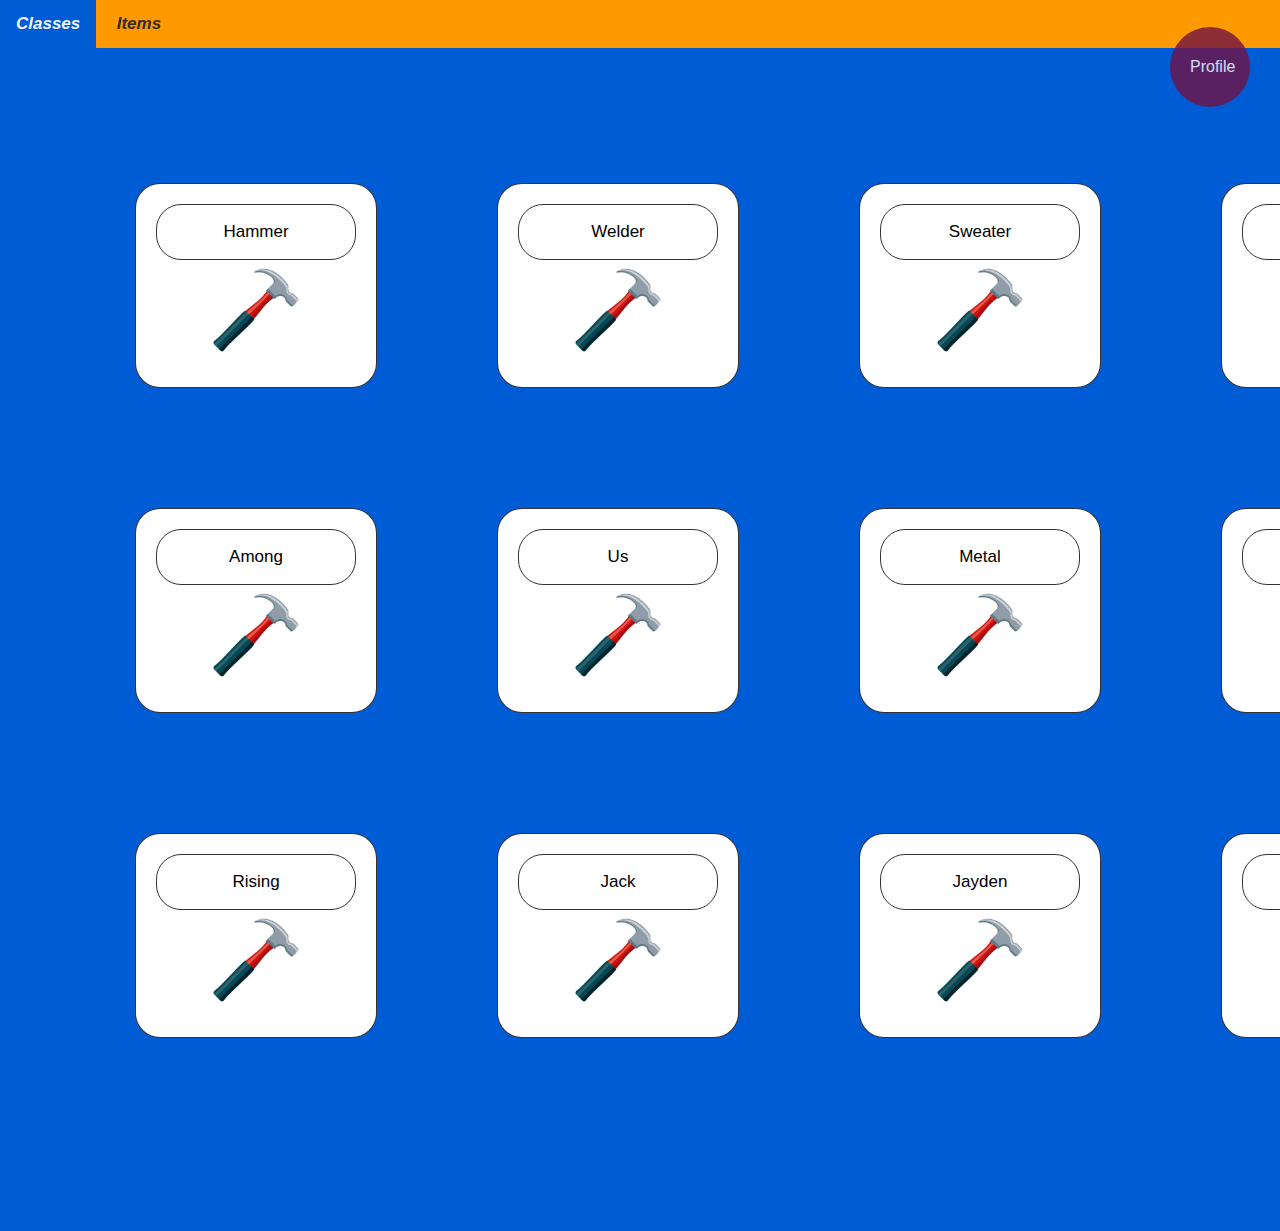
==== index.html @ 1be38af6 "UPDATE" ====
<!DOCTYPE html>
<html>
  <head>
  <title>items</title>
  <link href="style.css" rel="stylesheet" type="text/css"/>
  </head>
  
<body>
  <div class="topnav" id="myTopnav">
    <a href="#classes"><b><i>Classes</a></b></i>
    <a href="items list.html"><b><i>Items</a></b></i>
    <a href="javascript:void(0);" class="icon" onclick="myFunction()">
      <i class="fa fa-bars"></i>
    </a>
    <button class="open-button" onclick="openForm()">Profile</button>
  </div>
  
  <div class="form-popup" id="myForm">
    <form action="/action_page.php" class="form-container">
      <h1><i>Profile</h1></i>

      <h4 id="Name">Jam</h4>
      <div class="prof">
        <button type="button" class="pfp" onclick="closeForm()"><img src="profile.png" width="80" alt="placeholder"></button>
      </div>
      <h4 id="Email">jam.keefe</h4>
      <h5 id="Account">Student Account</h5>
      <button type="button" class="btn Manage account" onclick="closeForm()">Manage Account</button>
      <a href="login.html">
      <button type="button" class="btn logout" onclick="logout()">logout</button>
      </a>
      <button type="button" class="btn cancel" onclick="closeForm()">Close</button>
    </form>
  </div>
  
  <script>
  function myFunction() {
    var x = document.getElementById("myTopnav");
    if (x.className === "topnav") {
      x.className += " responsive";
    } else {
      x.className = "topnav";
    }
  } 
  </script>
  



  <div class="grid-container">
    
    <div class="grid-item">
      <div class="border">
        <p>Hammer</p>
      </div><img src="hammer.jpg"
      alt="hammer" width="100">
    </div>
    <div class="grid-item">
      <div class="border">
        <p>Welder</p>
      </div><img src="hammer.jpg"
      alt="hammer" width="100">
    </div>
    <div class="grid-item">
      <div class="border">
      <p>Sweater</p>
      </div><img src="hammer.jpg"
      alt="hammer" width="100">
    </div>  
    <div class="grid-item">
      <div class="border">
      <p>destroyer</p>
      </div><img src="hammer.jpg"
      alt="hammer" width="100">
    </div>
    <div class="grid-item">
      <div class="border">
      <p>Among</p>
      </div><img src="hammer.jpg"
      alt="hammer" width="100">
    </div>
    <div class="grid-item">
      <div class="border">
      <p>Us</p>
      </div><img src="hammer.jpg"
      alt="hammer" width="100">
    </div> 
    <div class="grid-item">
      <div class="border">
      <p>Metal</p>
      </div><img src="hammer.jpg"
      alt="hammer" width="100">
    </div>
    <div class="grid-item">
      <div class="border">
      <p>Gear</p>
      </div><img src="hammer.jpg"
      alt="hammer" width="100"></div>
    <div class="grid-item">
      <div class="border">
      <p>Rising</p>
      </div><img
      src="hammer.jpg"
      alt="hammer" width="100"></div>  
    <div class="grid-item">
      <div class="border">
      <p>Jack</p>
      </div><img
      src="hammer.jpg"
      alt="hammer" width="100"></div>
    <div class="grid-item">
      <div class="border">
      <p>Jayden</p>
      </div><img
      src="hammer.jpg"
      alt="hammer" width="100"></div>
    <div class="grid-item">
      <div class="border">
      <p>Lucas</p>
      </div><img
      src="hammer.jpg"
      alt="hammer" width="100">
  </div>  

  <div class="right">
    <button class="that">thAt</button>
  </div>
          

    
  <script src="script"></script>
  <script> 
    function openForm() {
      document.getElementById("myForm").style.display = "block";
    }
                
    function closeForm() {
      document.getElementById("myForm").style.display = "none";
    }
  </script>
</body>

</html>
---- style.css ----
html {
  height: 100%;
  width: 100%;
}

body {
  font-family: Arial, Helvetica, sans-serif;
  margin: 0;
  background: #005cd4;
}

/* Style the header */
.header {
  height: 180px;
  background: #ff9900;  
}
.prof{
  position: absolute;
  bottom: 200px;
  left: 180px;
}
.nav{
  list-style-type: none;
  display: inline-flex;
}

.barButton{
  text-decoration: none;
  color: black;
}

.logo{
  font-size: 105px;
  float: left;
  padding-left: 95px;
  margin-top: 15px;
  color: #005cd4;
}

.links{
  font-size: 30px;
  padding-bottom: -10px;
}

/* pfp change button */
.pfp{
  border-radius: 225px;
  background-color: white;
}

/* Button used to open the contact form - fixed at the bottom of the page */
.open-button {
  background-color: #711345;
  color: white;
  padding: 16px 20px;
  border-radius: 50%;
  height: 80px;
  width: 80px;
  cursor: pointer;
  opacity: 0.8;
  position: fixed;
  top: 23px;
  right: 28px;
}

/* The popup form - hidden by default */
.form-popup {
  display: none;
  position: fixed;
  top: 0;
  right: 15px;
  border: 3px solid #f1f1f1;
  z-index: 9;
  border-radius: 25px;
}

/* Add styles to the form container */
.form-container {
  max-width: 300px;
  padding: 10px;
  background-color: white;
  border-radius: 17px;
}

/* Full-width input fields */
.form-container input[type=text], .form-container input[type=password] {
  width: 100%;
  padding: 15px;
  margin: 5px 0 22px 0;
  border: none;
  background: #f1f1f1;
}

/* When the inputs get focus, do something */
.form-container input[type=text]:focus, .form-container input[type=password]:focus {
  background-color: #ddd;
  outline: none;
}

/* Set a style for the submit/login button */
.form-container .btn {
  color: white;
  border: none;
  cursor: pointer;
  border-radius: 25px;
  margin-bottom:10px;
  opacity: 0.8;
  width: 100%;
}

/* Add a red background color to the cancel button */
.form-container .cancel {
  background-color: red;
  padding: 16px 20px;
}

/* Add a background color to the logout button */
.form-container .logout {
  background-color: #e66700;
  padding: 6px 10px;
}
/* Add some hover effects to buttons */
.form-container .btn:hover, .open-button:hover {
  opacity: 1;
}

.Manage{
  background-color: #e66700;
  padding: 6px 10px;
}

/* Increase the font size of the h1 element */

.border {
  border: 1px solid rgba(0, 0, 0, 0.8);
  border-radius: 25px;
}

.grid-container {
  display: grid;
  grid-template-columns:  auto auto auto auto;
  padding: 75px;
}
.grid-item {
  border-radius: 25px;
  background-color: rgba(255, 255, 255);
  border: 1px solid rgba(0, 0, 0, 0.8);
  padding: 20px;
  margin: 60px;
  width: 200px;
  font-size: 30px;
  text-align: center;
}

.right{
  margin-left: 380%;
}
button {
  background-color: rgb(255, 102, 0);
  border: none;
  color: #ffffff;
  text-align: center;
  text-decoration: none;
  display: inline-block;
  font-size: 16px;
  margin: 4px 2px;
  cursor: pointer;
}

.that {
  border-radius: 50%;
  height: 50px;
  width: 50px;
}

.login{
  padding: 10px;
  border-radius: 10%;
  margin-bottom: -10px;
  background-color: #ffffff;
  color: rgb(143, 57, 0);;
  width: 150px;
}


.orange {
  background-color: rgb(255, 139, 62);
  border: none;
  border-radius: 25px;
  padding: 20px;
  margin: 0;
  position: absolute;
  top: 50%;
  left: 50%;
  -ms-transform: translate(-50%, -50%);
  transform: translate(-50%, -50%);
  width: 550px;
  height: 800px;
  font-size: 30px;
  text-align: center;
}

.addItem{
  border-radius: 50%;
  height: 50px;
  width: 50px;
}

.box {
    background-color: black;
    height: 100vh;
    display: flex;
    align-items: center;
    justify-content: center;
}

.spacing{
  margin: 50px;
}

p {
    font-size: 17px;
    align-items: center;
}

.box a {
    display: inline-block;
    background-color: #fff;
    padding: 15px;
    border-radius: 3px;
}

.modal {
    align-items: center;
    display: flex;
    justify-content: center;
    position: absolute;
    top: 0;
    bottom: 0;
    left: 0;
    right: 0;
    background: rgba(254, 126, 126, 0.7);
    transition: all 0.4s;
    visibility: hidden;
    opacity: 0;
}

.content {
    position: absolute;
    background: white;
    width: 400px;
    padding: 1em 2em;
    border-radius: 4px;
}

.modal:target {
    visibility: visible;
    opacity: 1;
}

.box-close {
    position: absolute;
    top: 0;
    right: 15px;
    color: #fe0606;
    text-decoration: none;
    font-size: 30px;
}
/* width */
::-webkit-scrollbar {
  width: 20px;
}

/* Track */
::-webkit-scrollbar-track {
  box-shadow: inset 0 0 5px grey; 
  border-radius: 10px;
}
 
/* Handle */
::-webkit-scrollbar-thumb {
  background: rgb(255, 151, 55); 
  border-radius: 10px;
}

/* Handle on hover */
::-webkit-scrollbar-thumb:hover {
  background: #ff7d27; 
}


body {
  margin: 0;
  font-family: Arial, Helvetica, sans-serif;
}

.topnav {
  overflow: hidden;
  background-color: #ff9900;
}

.topnav a {
  display: inline-block;
  color: #332d2d;
  margin: auto;
  text-align: center;
  padding: 14px 16px;
  text-decoration: none;
  font-size: 17px;
}

.topnav a:hover {
  background-color: #005cd4;
  color: rgba(255, 255, 255, 0.959);
}

/*.topnav a.active {
  background-color: #005cd4;
  color: white;
}
*/
.topnav .icon {
  display: none;
}

@media screen and (max-width: 600px) {
  .topnav a:not(:first-child) {display: none;}
  .topnav a.icon {
    float: right;
    display: block;
  }
}

@media screen and (max-width: 600px) {
  .topnav.responsive {position: relative;}
  .topnav.responsive .icon {
    position: absolute;
    right: 0;
    top: 0;
  }
  .topnav.responsive a {
    float: none;
    display: block;
    text-align: left;
  }
}
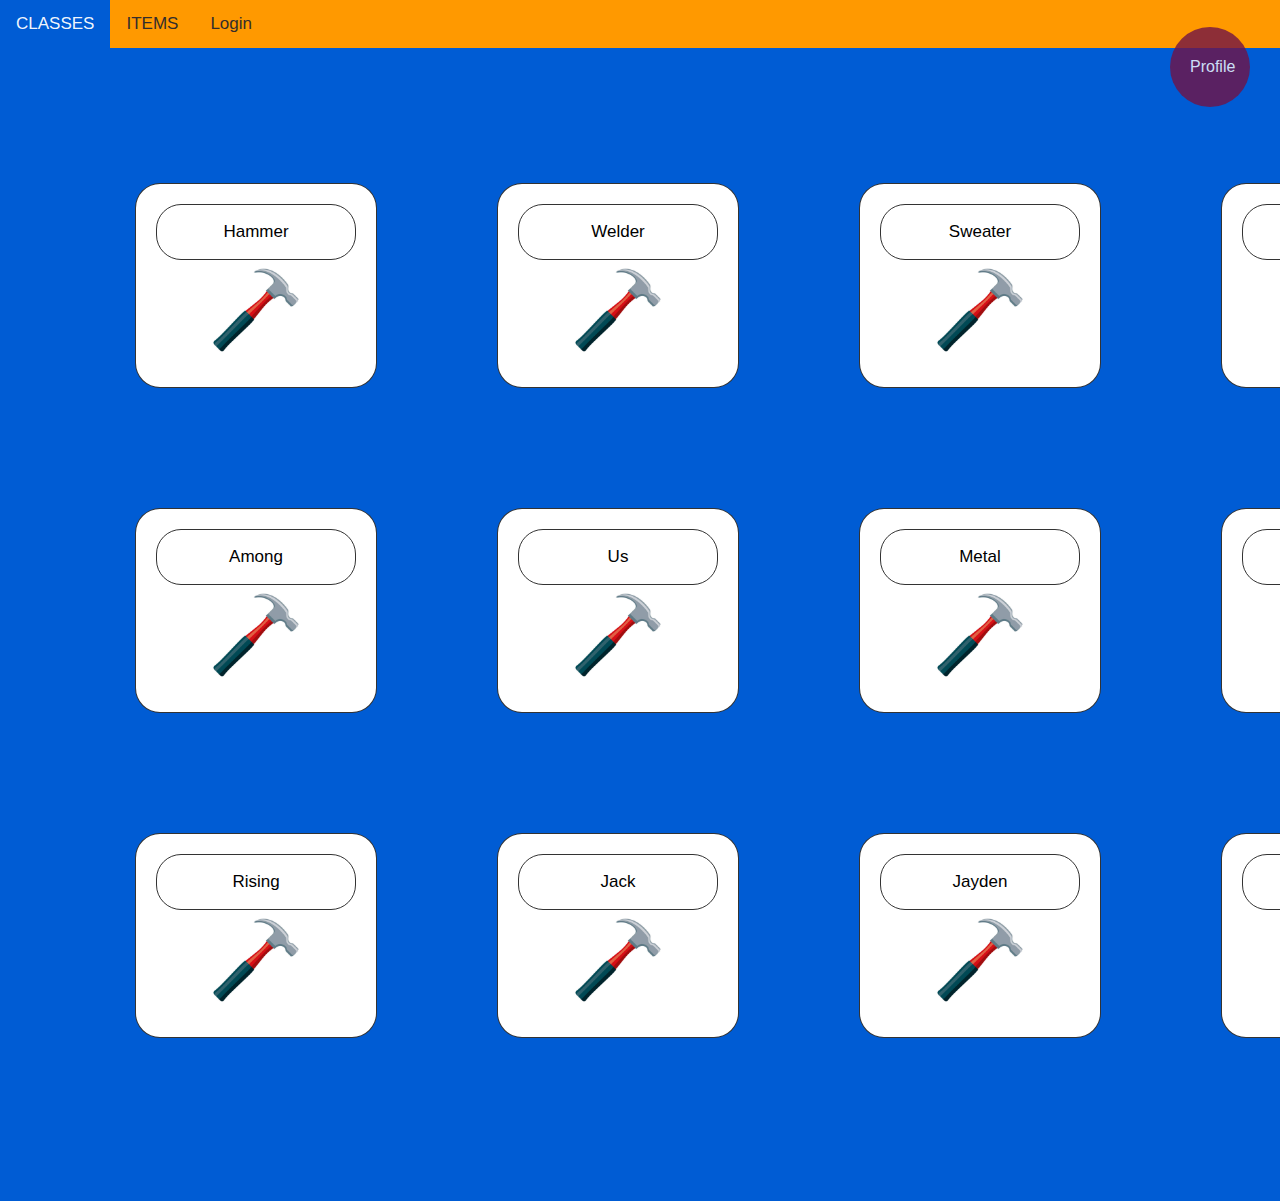
==== commit a75a2f10: "Merge pull request #1 from Reilly70/Lara" ====
--- a/index.html
+++ b/index.html
@@ -6,9 +6,11 @@
   </head>
   
 <body>
+  <!----------------------------------------------------------THIS WAS SUPPOSED TO BE THE SAME AS THE ITEMS' PAGE------------------------------------------------------------------->
   <div class="topnav" id="myTopnav">
-    <a href="#classes"><b><i>Classes</a></b></i>
-    <a href="items list.html"><b><i>Items</a></b></i>
+    <a href="#classes">CLASSES</a>
+    <a href="#items">ITEMS</a>
+    <a class="links" href="login.html">Login</a>
     <a href="javascript:void(0);" class="icon" onclick="myFunction()">
       <i class="fa fa-bars"></i>
     </a>
@@ -123,7 +125,7 @@
   </div>  
 
   <div class="right">
-    <button class="that">thAt</button>
+    <button class="that">+</button>
   </div>
           
 
--- a/style.css
+++ b/style.css
@@ -9,22 +9,28 @@
   background: #005cd4;
 }
 
-/* Style the header */
+.orang{
+  color: #ff7b00;
+}
+
+/*-----------------------Style the header -------------------------*/
 .header {
   height: 180px;
   background: #ff9900;  
 }
+
 .prof{
   position: absolute;
   bottom: 200px;
   left: 180px;
 }
+
 .nav{
   list-style-type: none;
   display: inline-flex;
 }
 
-.barButton{
+a{
   text-decoration: none;
   color: black;
 }
@@ -42,13 +48,13 @@
   padding-bottom: -10px;
 }
 
-/* pfp change button */
+/*--------------------------pfp change button-------------------------*/
 .pfp{
   border-radius: 225px;
   background-color: white;
 }
 
-/* Button used to open the contact form - fixed at the bottom of the page */
+/* ----------Button used to open the contact form - fixed at the bottom of the page-------- */
 .open-button {
   background-color: #711345;
   color: white;
@@ -63,7 +69,7 @@
   right: 28px;
 }
 
-/* The popup form - hidden by default */
+/*--------------The popup form - hidden by default----------------*/
 .form-popup {
   display: none;
   position: fixed;
@@ -74,15 +80,15 @@
   border-radius: 25px;
 }
 
-/* Add styles to the form container */
+/*----------------Add styles to the form container----------------*/
 .form-container {
   max-width: 300px;
   padding: 10px;
   background-color: white;
-  border-radius: 17px;
-}
-
-/* Full-width input fields */
+  border-radius: 25px;
+}
+
+/*----------------Full-width input fields------------------- */
 .form-container input[type=text], .form-container input[type=password] {
   width: 100%;
   padding: 15px;
@@ -116,7 +122,7 @@
 
 /* Add a background color to the logout button */
 .form-container .logout {
-  background-color: #e66700;
+  background-color: #e8b173;
   padding: 6px 10px;
 }
 /* Add some hover effects to buttons */
@@ -125,8 +131,7 @@
 }
 
 .Manage{
-  background-color: #e66700;
-  padding: 6px 10px;
+  background-color: #04AA6D;
 }
 
 /* Increase the font size of the h1 element */
@@ -167,24 +172,20 @@
   cursor: pointer;
 }
 
-.that {
-  border-radius: 50%;
-  height: 50px;
-  width: 50px;
-}
-
 .login{
   padding: 10px;
   border-radius: 10%;
   margin-bottom: -10px;
+}
+
+.loginw{
+  padding: 10px;
+  border-radius: 10%;
+  margin-bottom: 10px;
+}
+
+.background {
   background-color: #ffffff;
-  color: rgb(143, 57, 0);;
-  width: 150px;
-}
-
-
-.orange {
-  background-color: rgb(255, 139, 62);
   border: none;
   border-radius: 25px;
   padding: 20px;
@@ -194,8 +195,7 @@
   left: 50%;
   -ms-transform: translate(-50%, -50%);
   transform: translate(-50%, -50%);
-  width: 550px;
-  height: 800px;
+  width: 300px;
   font-size: 30px;
   text-align: center;
 }
@@ -212,10 +212,6 @@
     display: flex;
     align-items: center;
     justify-content: center;
-}
-
-.spacing{
-  margin: 50px;
 }
 
 p {
@@ -288,21 +284,15 @@
   background: #ff7d27; 
 }
 
-
-body {
-  margin: 0;
-  font-family: Arial, Helvetica, sans-serif;
-}
-
 .topnav {
   overflow: hidden;
   background-color: #ff9900;
 }
 
 .topnav a {
-  display: inline-block;
+  float: left;
+  display: block;
   color: #332d2d;
-  margin: auto;
   text-align: center;
   padding: 14px 16px;
   text-decoration: none;
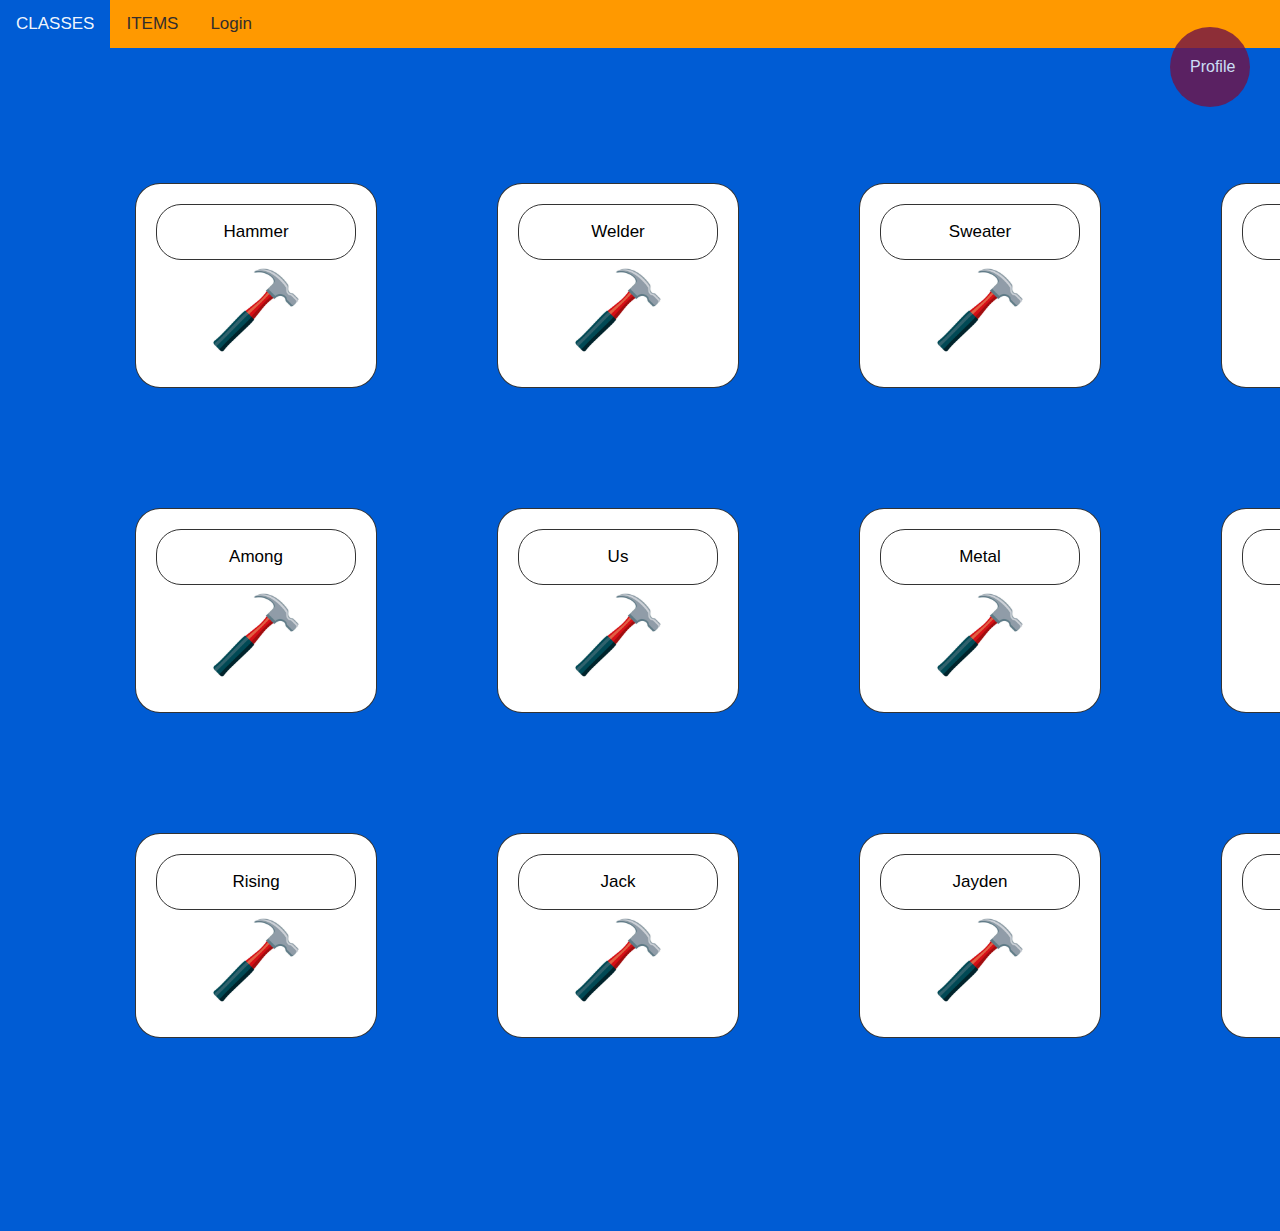
==== commit c69e4331: "Pushing Main Onto Lucas Branch To Combine Both Item HTMLs" ====
--- a/index.html
+++ b/index.html
@@ -1,7 +1,7 @@
 <!DOCTYPE html>
 <html>
   <head>
-  <title>items</title>
+  <title>Index</title>
   <link href="style.css" rel="stylesheet" type="text/css"/>
   </head>
   
@@ -23,7 +23,7 @@
 
       <h4 id="Name">Jam</h4>
       <div class="prof">
-        <button type="button" class="pfp" onclick="closeForm()"><img src="profile.png" width="80" alt="placeholder"></button>
+        <button type="button" class="pfp" onclick="closeForm()"><img src="images/profile.png" width="80" alt="placeholder"></button>
       </div>
       <h4 id="Email">jam.keefe</h4>
       <h5 id="Account">Student Account</h5>
@@ -54,73 +54,73 @@
     <div class="grid-item">
       <div class="border">
         <p>Hammer</p>
-      </div><img src="hammer.jpg"
+      </div><img src="images/hammer.jpg"
       alt="hammer" width="100">
     </div>
     <div class="grid-item">
       <div class="border">
         <p>Welder</p>
-      </div><img src="hammer.jpg"
+      </div><img src="images/hammer.jpg"
       alt="hammer" width="100">
     </div>
     <div class="grid-item">
       <div class="border">
       <p>Sweater</p>
-      </div><img src="hammer.jpg"
+      </div><img src="images/hammer.jpg"
       alt="hammer" width="100">
     </div>  
     <div class="grid-item">
       <div class="border">
       <p>destroyer</p>
-      </div><img src="hammer.jpg"
+      </div><img src="images/hammer.jpg"
       alt="hammer" width="100">
     </div>
     <div class="grid-item">
       <div class="border">
       <p>Among</p>
-      </div><img src="hammer.jpg"
+      </div><img src="images/hammer.jpg"
       alt="hammer" width="100">
     </div>
     <div class="grid-item">
       <div class="border">
       <p>Us</p>
-      </div><img src="hammer.jpg"
+      </div><img src="images/hammer.jpg"
       alt="hammer" width="100">
     </div> 
     <div class="grid-item">
       <div class="border">
       <p>Metal</p>
-      </div><img src="hammer.jpg"
+      </div><img src="images/hammer.jpg"
       alt="hammer" width="100">
     </div>
     <div class="grid-item">
       <div class="border">
       <p>Gear</p>
-      </div><img src="hammer.jpg"
+      </div><img src="images/hammer.jpg"
       alt="hammer" width="100"></div>
     <div class="grid-item">
       <div class="border">
       <p>Rising</p>
       </div><img
-      src="hammer.jpg"
+      src="images/hammer.jpg"
       alt="hammer" width="100"></div>  
     <div class="grid-item">
       <div class="border">
       <p>Jack</p>
       </div><img
-      src="hammer.jpg"
+      src="images/hammer.jpg"
       alt="hammer" width="100"></div>
     <div class="grid-item">
       <div class="border">
       <p>Jayden</p>
       </div><img
-      src="hammer.jpg"
+      src="images/hammer.jpg"
       alt="hammer" width="100"></div>
     <div class="grid-item">
       <div class="border">
       <p>Lucas</p>
       </div><img
-      src="hammer.jpg"
+      src="images/hammer.jpg"
       alt="hammer" width="100">
   </div>  
 
--- a/style.css
+++ b/style.css
@@ -9,6 +9,7 @@
   background: #005cd4;
 }
 
+/* Style the header */
 .orang{
   color: #ff7b00;
 }
@@ -30,7 +31,7 @@
   display: inline-flex;
 }
 
-a{
+.barButton{
   text-decoration: none;
   color: black;
 }
@@ -53,6 +54,7 @@
   border-radius: 225px;
   background-color: white;
 }
+
 
 /* ----------Button used to open the contact form - fixed at the bottom of the page-------- */
 .open-button {
@@ -172,6 +174,14 @@
   cursor: pointer;
 }
 
+
+.that {
+  border-radius: 50%;
+  height: 50px;
+  width: 50px;
+  font-size: 50px;
+}
+
 .login{
   padding: 10px;
   border-radius: 10%;
@@ -332,6 +342,4 @@
     float: none;
     display: block;
     text-align: left;
-  }
-}
-
+  }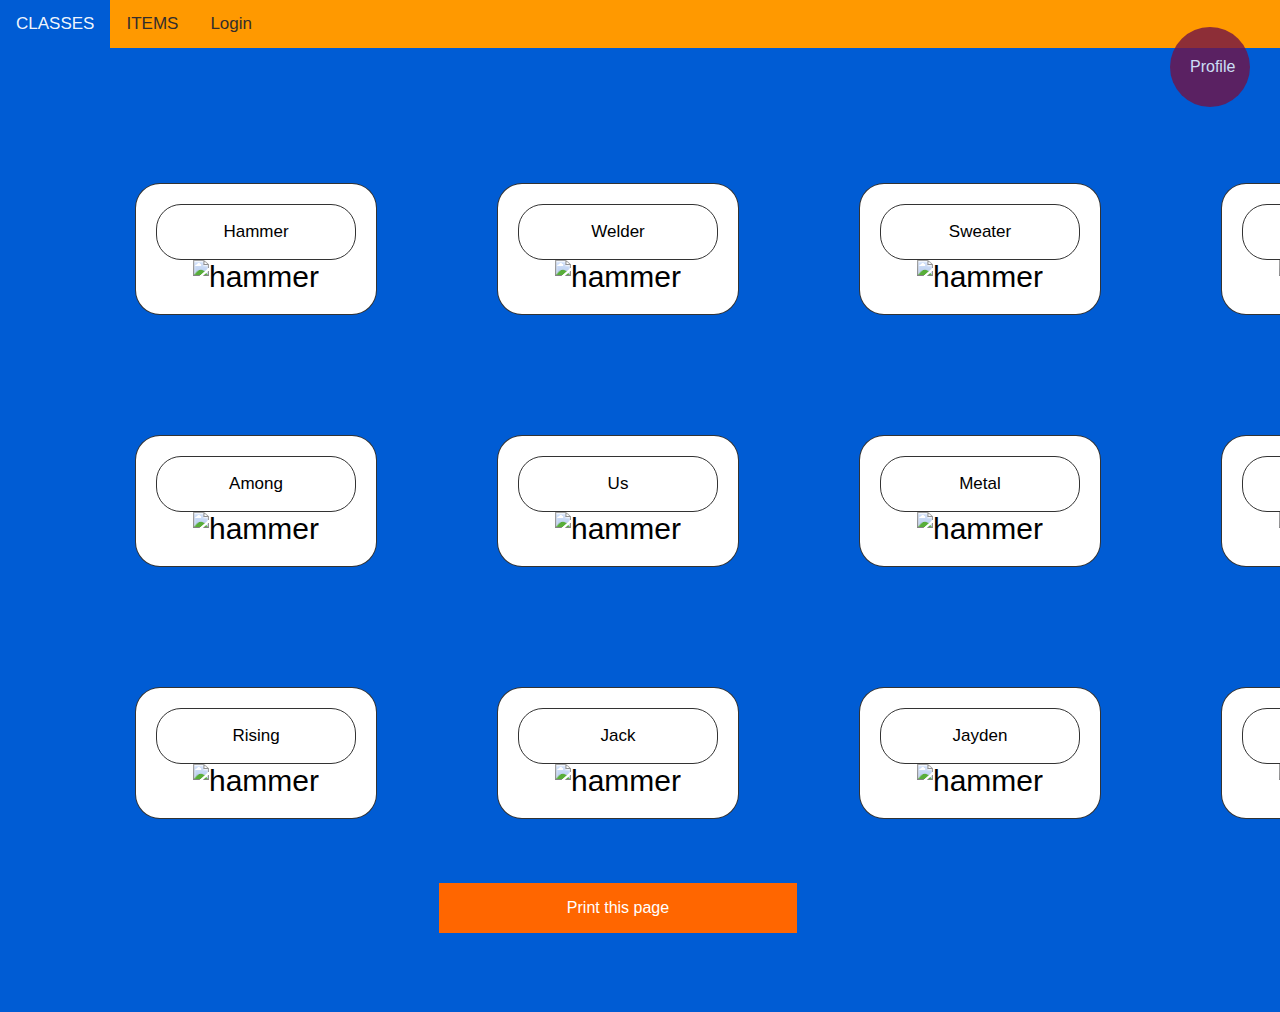
==== commit f9b2c63f: "Merge branch 'main' of https://github.com/Reilly70/keefeTechInv" ====
--- a/index.html
+++ b/index.html
@@ -129,7 +129,7 @@
   </div>
           
 
-    
+  <button onclick="window.print()">Print this page</button>
   <script src="script"></script>
   <script> 
     function openForm() {
--- a/style.css
+++ b/style.css
@@ -136,7 +136,6 @@
   background-color: #04AA6D;
 }
 
-/* Increase the font size of the h1 element */
 
 .border {
   border: 1px solid rgba(0, 0, 0, 0.8);
@@ -342,4 +341,5 @@
     float: none;
     display: block;
     text-align: left;
-  }+  }
+}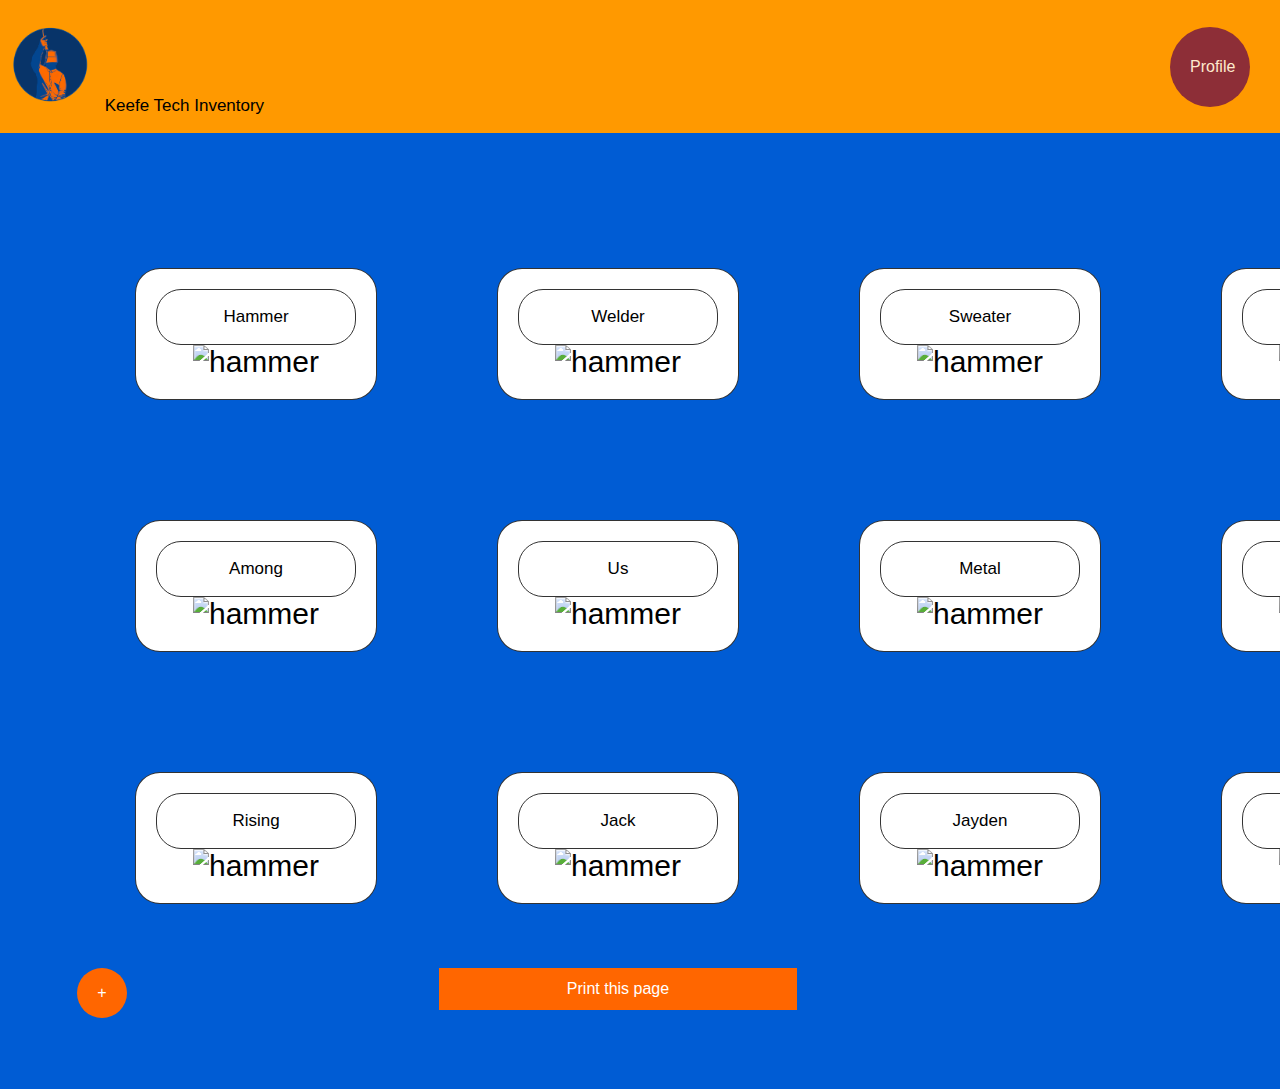
==== commit 07f41af9: "Fixed and deleted out a bunch of old code in ItemList.html & .css" ====
--- a/index.html
+++ b/index.html
@@ -6,14 +6,13 @@
   </head>
   
 <body>
-  <!----------------------------------------------------------THIS WAS SUPPOSED TO BE THE SAME AS THE ITEMS' PAGE------------------------------------------------------------------->
-  <div class="topnav" id="myTopnav">
-    <a href="#classes">CLASSES</a>
-    <a href="#items">ITEMS</a>
-    <a class="links" href="login.html">Login</a>
-    <a href="javascript:void(0);" class="icon" onclick="myFunction()">
-      <i class="fa fa-bars"></i>
-    </a>
+  <nav class="topnav" id="myTopnav">
+    <p>
+      <img src="images/Logo.png" width="100" alt="drawing of a welder">
+      Keefe Tech Inventory
+    </p>
+  </nav>
+
     <button class="open-button" onclick="openForm()">Profile</button>
   </div>
   
@@ -124,8 +123,8 @@
       alt="hammer" width="100">
   </div>  
 
-  <div class="right">
-    <button class="that">+</button>
+  <div class="addItem"> <!--right and that-->
+    <button class="addItem">+</button>
   </div>
           
 
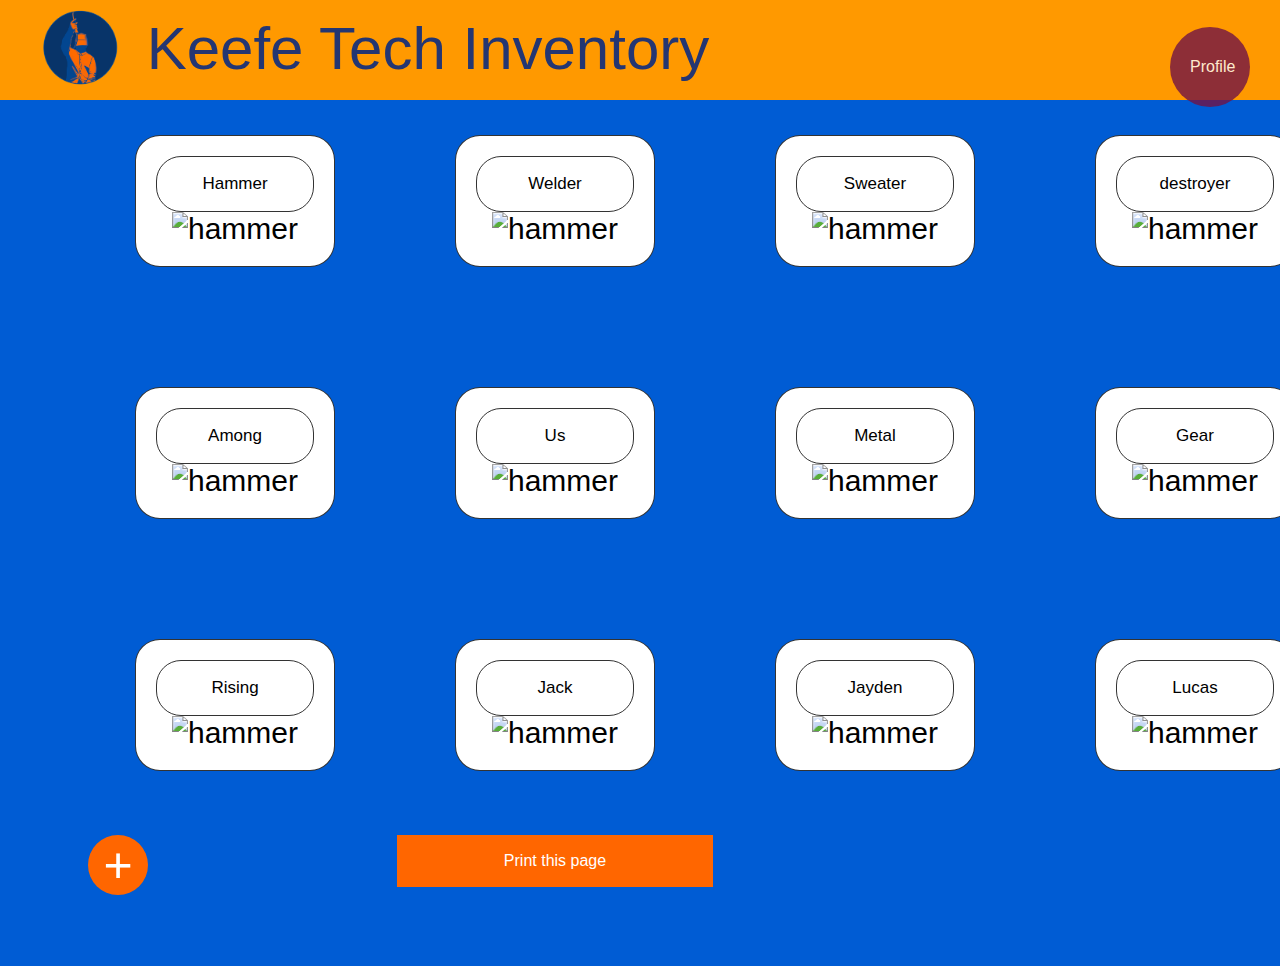
==== commit 26ecd288: "Merge branch 'main' into Jayden" ====
--- a/index.html
+++ b/index.html
@@ -45,7 +45,7 @@
   } 
   </script>
   
-
+  
 
 
   <div class="grid-container">
--- a/style.css
+++ b/style.css
@@ -1,3 +1,7 @@
+* {
+  box-sizing: border-box;
+}
+
 html {
   height: 100%;
   width: 100%;
@@ -9,10 +13,46 @@
   background: #005cd4;
 }
 
-/* Style the header */
-.orang{
-  color: #ff7b00;
-}
+nav{
+  position: fixed;
+  background-color: #ff9900;
+  width: 100%;  
+  height: 100px; 
+  font-family: "Oswald", sans-serif;
+}  
+
+nav img{
+  margin-bottom: -25px;
+}
+
+nav p{
+  display: inline;
+  margin-top: 0px;
+  font-size: 60px;
+  float: left;
+  margin-left: 30px;
+  color: rgb(36, 54, 114);
+  padding-right: 60px;
+}
+
+ul{
+  margin-top: 70px;
+  margin-left: 40px;
+  float: left;
+}
+
+li{
+  list-style: none;
+  display: inline;
+  padding-left: 40px;
+}
+
+ul a{
+  text-decoration: none;
+  color: rgb(5, 10, 59);
+  font-size: 30px;
+}
+
 
 /*-----------------------Style the header -------------------------*/
 .header {
@@ -158,9 +198,7 @@
   text-align: center;
 }
 
-.right{
-  margin-left: 380%;
-}
+
 button {
   background-color: rgb(255, 102, 0);
   border: none;
@@ -174,11 +212,12 @@
 }
 
 
-.that {
+.addItem {
   border-radius: 50%;
-  height: 50px;
-  width: 50px;
-  font-size: 50px;
+  height: 150px;
+  width: 150px;
+  font-size: 60px;
+
 }
 
 .login{
@@ -211,8 +250,11 @@
 
 .addItem{
   border-radius: 50%;
-  height: 50px;
-  width: 50px;
+  height: 60px;
+  width: 60px;
+  font-size: 50px;
+  text-align: center;
+  margin-right: -40%;
 }
 
 .box {
@@ -273,24 +315,18 @@
 }
 /* width */
 ::-webkit-scrollbar {
-  width: 20px;
-}
-
-/* Track */
-::-webkit-scrollbar-track {
-  box-shadow: inset 0 0 5px grey; 
-  border-radius: 10px;
-}
- 
+  width: 15px;
+}
+
+
 /* Handle */
 ::-webkit-scrollbar-thumb {
-  background: rgb(255, 151, 55); 
-  border-radius: 10px;
+  background: #71afff; 
 }
 
 /* Handle on hover */
 ::-webkit-scrollbar-thumb:hover {
-  background: #ff7d27; 
+  background: #969696; 
 }
 
 .topnav {
@@ -342,4 +378,132 @@
     display: block;
     text-align: left;
   }
-}+<<<<<<< HEAD
+
+
+/*-----------------MERGING---------------------*/
+
+
+
+/* Style the header 
+.header {
+  padding: 40px;
+  background: #ff9900;
+  color: #3936f7;
+  border: 1px solid white;
+}*/
+
+
+
+
+/* Increase the font size of the h1 element */
+/*
+h1 {
+  font-size: 40px;
+  color: #ff9900;
+} 
+
+.border {
+  border: 1px solid rgba(0, 0, 0, 0.8);
+  border-radius: 25px;
+}
+
+.grid-container {
+  margin: auto;
+  display: grid;
+  width: 1500px;
+  grid-template-columns:  auto auto auto auto;
+  padding: 75px;
+}
+
+.grid-item {
+  border-radius: 25px;
+  background-color: rgba(255, 255, 255);
+  border: 1px solid rgba(0, 0, 0, 0.8);
+  padding: 20px;
+  margin: 85px 60px 30px 60px;
+  width: 200px;
+  font-size: 30px;
+  text-align: center;
+}
+
+.show{
+font-size: 10px;
+margin-top: -35px;
+}
+
+button {
+  background-color: #ff9900;
+  border: none;
+  color: #ffffff;
+  text-align: center;
+  text-decoration: none;
+  display: inline-block;
+  font-size: 16px;
+  margin: 4px 2px;
+  cursor: pointer;
+}
+
+.tool-button{ 
+  border-radius: 50%;
+  height: 65px;
+  width: 65px;
+  font-size: 40px;
+  cursor: pointer;
+  position: fixed;
+  bottom: 17px;
+  right: 20px;
+}
+
+.tool-popup {
+  display: none;
+  position: fixed;
+  bottom: 0;
+  right: 15px;
+  z-index: 9;
+}
+
+.tool-container {
+  max-width: 300px;
+  padding: 10px;
+  background-color: white;
+  border-radius: 20px;
+}
+
+.tool-container input[type=text], .tool-container input[type=password] {
+  width: 100%;
+  padding: 15px;
+  margin: 5px 0 22px 0;
+  border: none;
+  background: #f1f1f1;
+  border-radius: 10px;
+}
+
+.tool-container input[type=text]:focus, .tool-container input[type=password]:focus {
+  background-color: #ddd;
+  outline: none;
+}
+
+.tool-container .btn {
+  background-color: #00a754c9;
+  color: white;
+  font-weight: bold;
+  padding: 16px 20px;
+  border: none;
+  cursor: pointer;
+  width: 100%;
+  margin-bottom:10px;
+  opacity: 1;
+  border-radius: 10px;
+}
+
+.tool-container .cancel {
+  background-color: rgb(189, 0, 0);
+}
+
+.tool-container .btn:hover, .open-button:hover {
+  background-color: #ff9900;
+} */
+=======
+}
+>>>>>>> 075bb4cb009f593d7917c8f3e55c2fa457a063fa
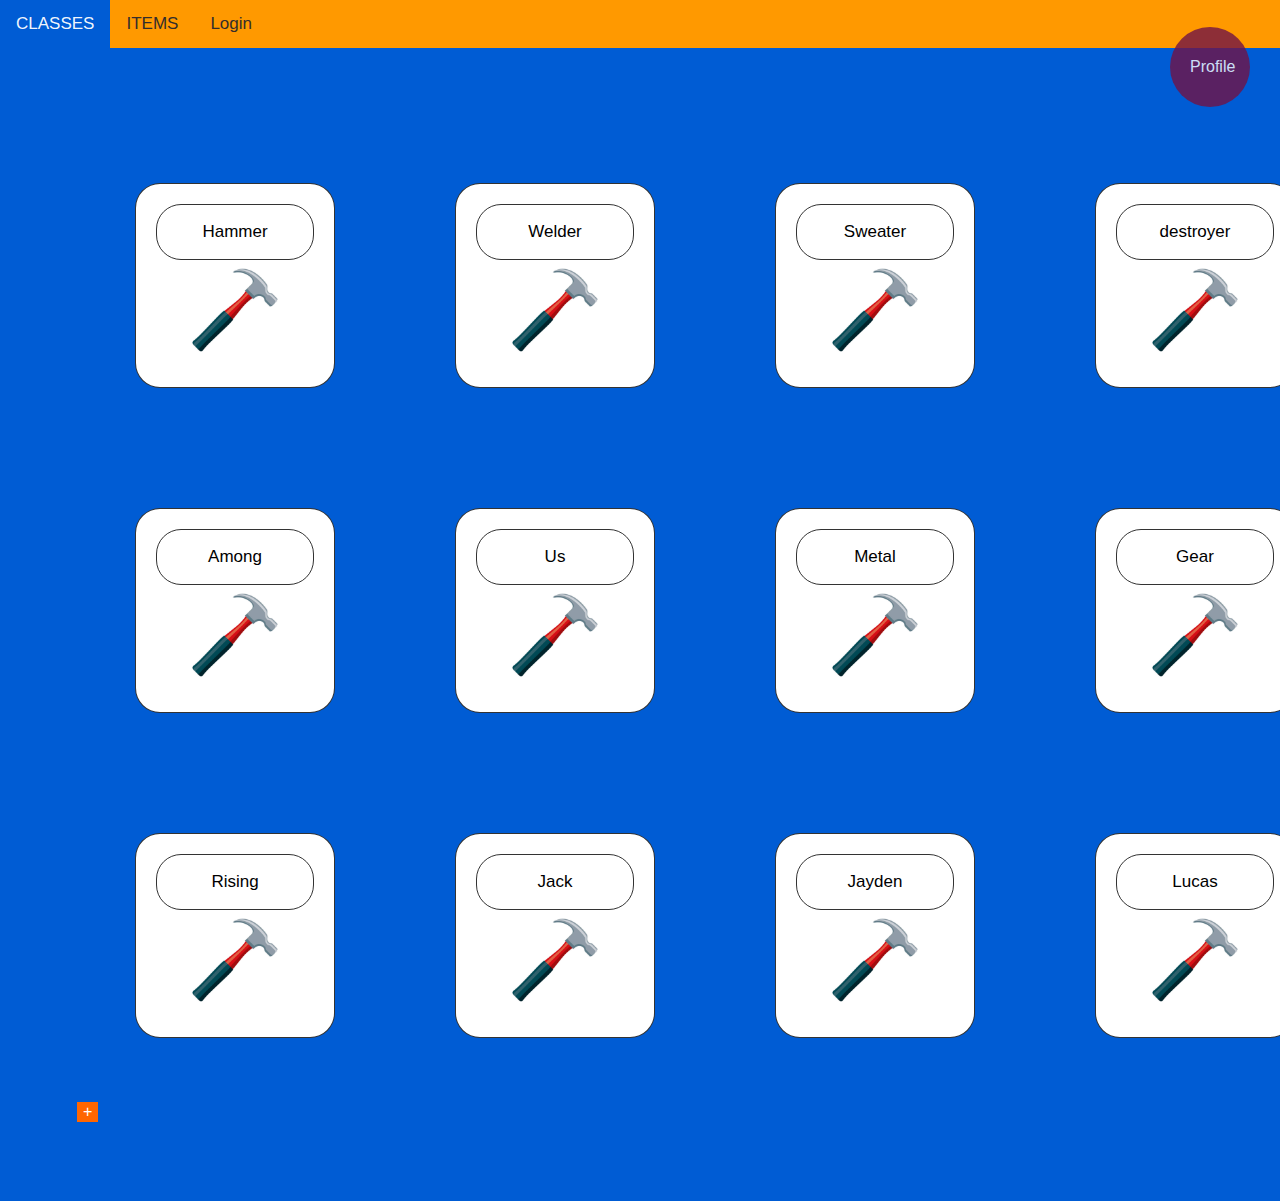
==== commit ca7f1ff5: "." ====
--- a/index.html
+++ b/index.html
@@ -1,18 +1,20 @@
 <!DOCTYPE html>
 <html>
   <head>
-  <title>Index</title>
+  <title>items</title>
   <link href="style.css" rel="stylesheet" type="text/css"/>
   </head>
   
 <body>
-  <nav class="topnav" id="myTopnav">
-    <p>
-      <img src="images/Logo.png" width="100" alt="drawing of a welder">
-      Keefe Tech Inventory
-    </p>
-  </nav>
-
+  <!----------------------------------------------------------THIS WAS SUPPOSED TO BE THE SAME AS THE ITEMS' PAGE------------------------------------------------------------------->
+  <div 
+  class="topnav" id="myTopnav">
+    <a href="#classes">CLASSES</a>
+    <a href="#items">ITEMS</a>
+    <a class="links" href="login.html">Login</a>
+    <a href="javascript:void(0);" class="icon" onclick="myFunction()">
+      <i class="fa fa-bars"></i>
+    </a>
     <button class="open-button" onclick="openForm()">Profile</button>
   </div>
   
@@ -22,7 +24,7 @@
 
       <h4 id="Name">Jam</h4>
       <div class="prof">
-        <button type="button" class="pfp" onclick="closeForm()"><img src="images/profile.png" width="80" alt="placeholder"></button>
+        <button type="button" class="pfp" onclick="closeForm()"><img src="profile.png" width="80" alt="placeholder"></button>
       </div>
       <h4 id="Email">jam.keefe</h4>
       <h5 id="Account">Student Account</h5>
@@ -45,7 +47,7 @@
   } 
   </script>
   
-  
+
 
 
   <div class="grid-container">
@@ -53,82 +55,82 @@
     <div class="grid-item">
       <div class="border">
         <p>Hammer</p>
-      </div><img src="images/hammer.jpg"
+      </div><img src="hammer.jpg"
       alt="hammer" width="100">
     </div>
     <div class="grid-item">
       <div class="border">
         <p>Welder</p>
-      </div><img src="images/hammer.jpg"
+      </div><img src="hammer.jpg"
       alt="hammer" width="100">
     </div>
     <div class="grid-item">
       <div class="border">
       <p>Sweater</p>
-      </div><img src="images/hammer.jpg"
+      </div><img src="hammer.jpg"
       alt="hammer" width="100">
     </div>  
     <div class="grid-item">
       <div class="border">
       <p>destroyer</p>
-      </div><img src="images/hammer.jpg"
+      </div><img src="hammer.jpg"
       alt="hammer" width="100">
     </div>
     <div class="grid-item">
       <div class="border">
       <p>Among</p>
-      </div><img src="images/hammer.jpg"
+      </div><img src="hammer.jpg"
       alt="hammer" width="100">
     </div>
     <div class="grid-item">
       <div class="border">
       <p>Us</p>
-      </div><img src="images/hammer.jpg"
+      </div><img src="hammer.jpg"
       alt="hammer" width="100">
     </div> 
     <div class="grid-item">
       <div class="border">
       <p>Metal</p>
-      </div><img src="images/hammer.jpg"
+      </div><img src="hammer.jpg"
       alt="hammer" width="100">
     </div>
     <div class="grid-item">
       <div class="border">
       <p>Gear</p>
-      </div><img src="images/hammer.jpg"
+      </div><img src="hammer.jpg"
       alt="hammer" width="100"></div>
     <div class="grid-item">
       <div class="border">
       <p>Rising</p>
       </div><img
-      src="images/hammer.jpg"
+      src="hammer.jpg"
       alt="hammer" width="100"></div>  
     <div class="grid-item">
       <div class="border">
       <p>Jack</p>
       </div><img
-      src="images/hammer.jpg"
+      src="hammer.jpg"
       alt="hammer" width="100"></div>
     <div class="grid-item">
       <div class="border">
       <p>Jayden</p>
       </div><img
-      src="images/hammer.jpg"
+      src="hammer.jpg"
       alt="hammer" width="100"></div>
     <div class="grid-item">
       <div class="border">
       <p>Lucas</p>
       </div><img
-      src="images/hammer.jpg"
+      src="hammer.jpg"
       alt="hammer" width="100">
   </div>  
 
-  <div class="addItem"> <!--right and that-->
-    <button class="addItem">+</button>
+  <div class="right">
+    <button class="that">+</button>
   </div>
           
 
-  <button onclick="window.print()">Print this page</button>
+    
   <script src="script"></script>
   <script> 
     function openForm() {
